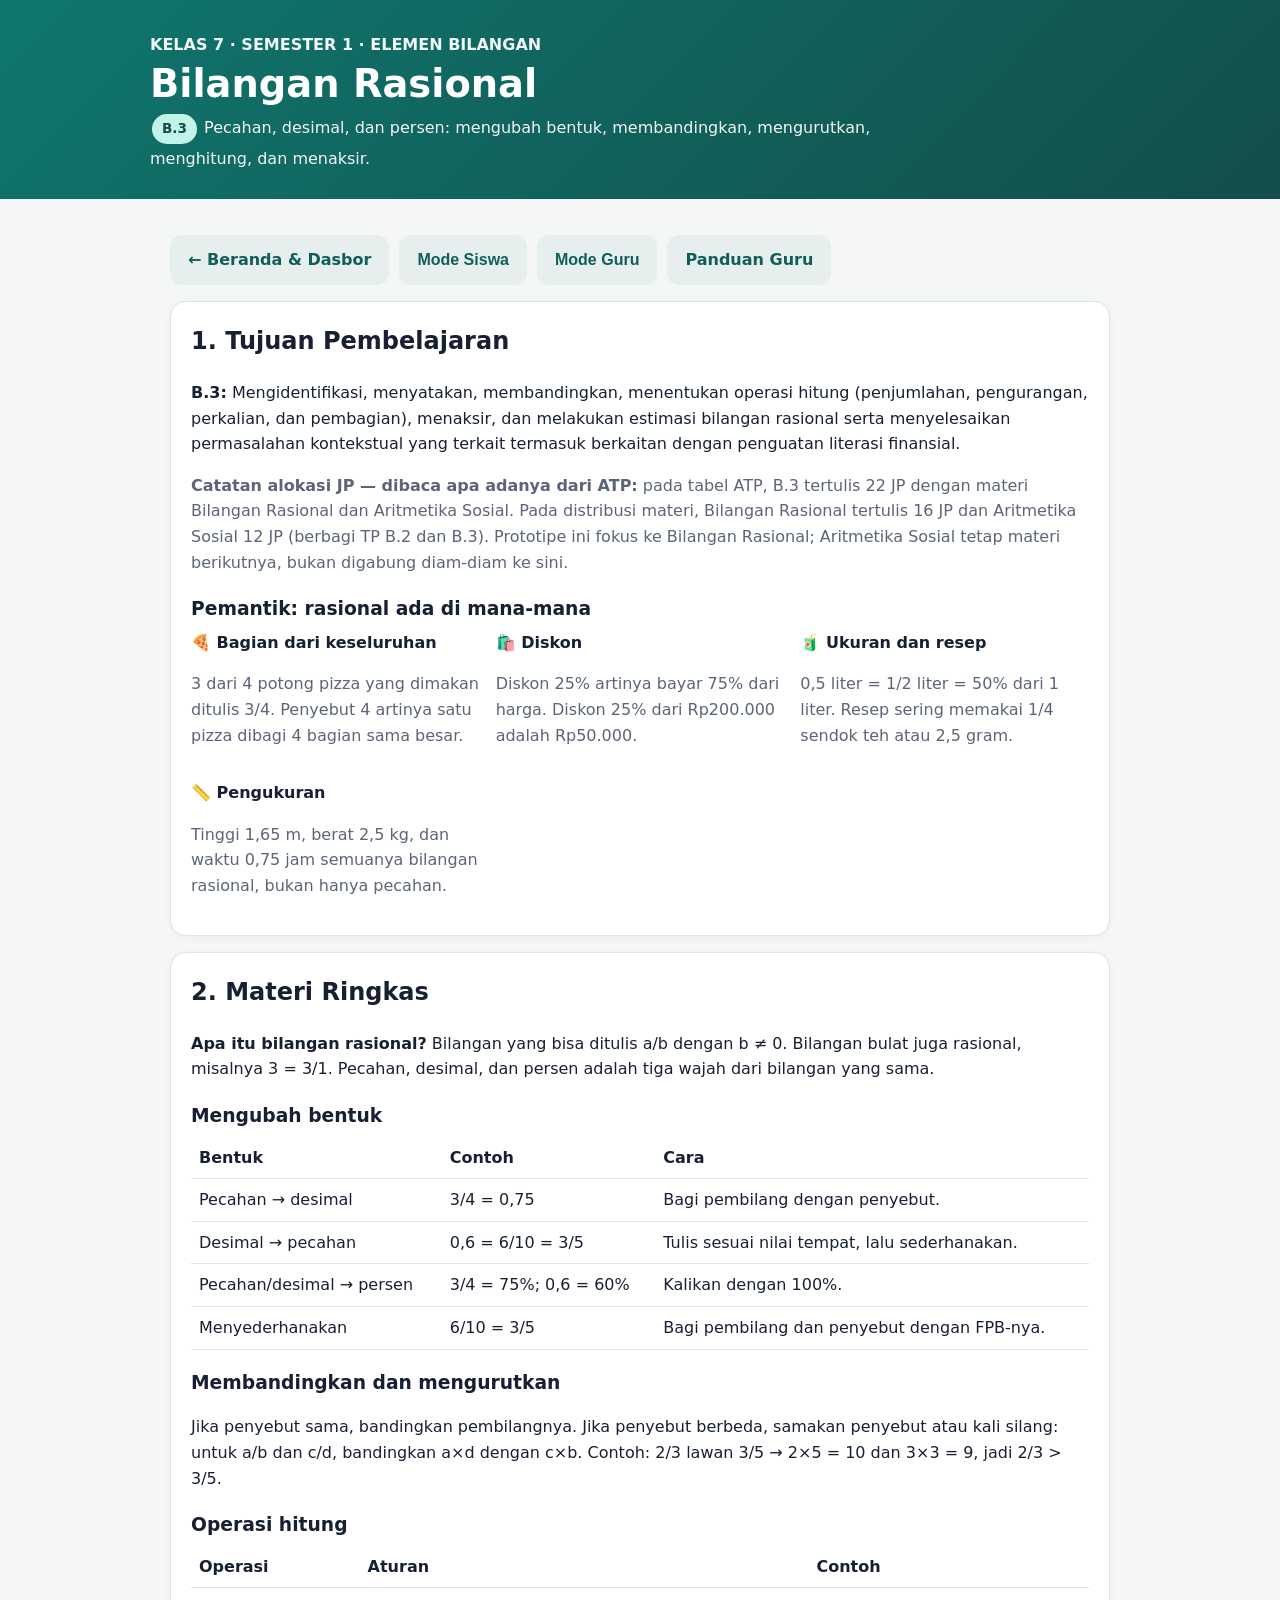
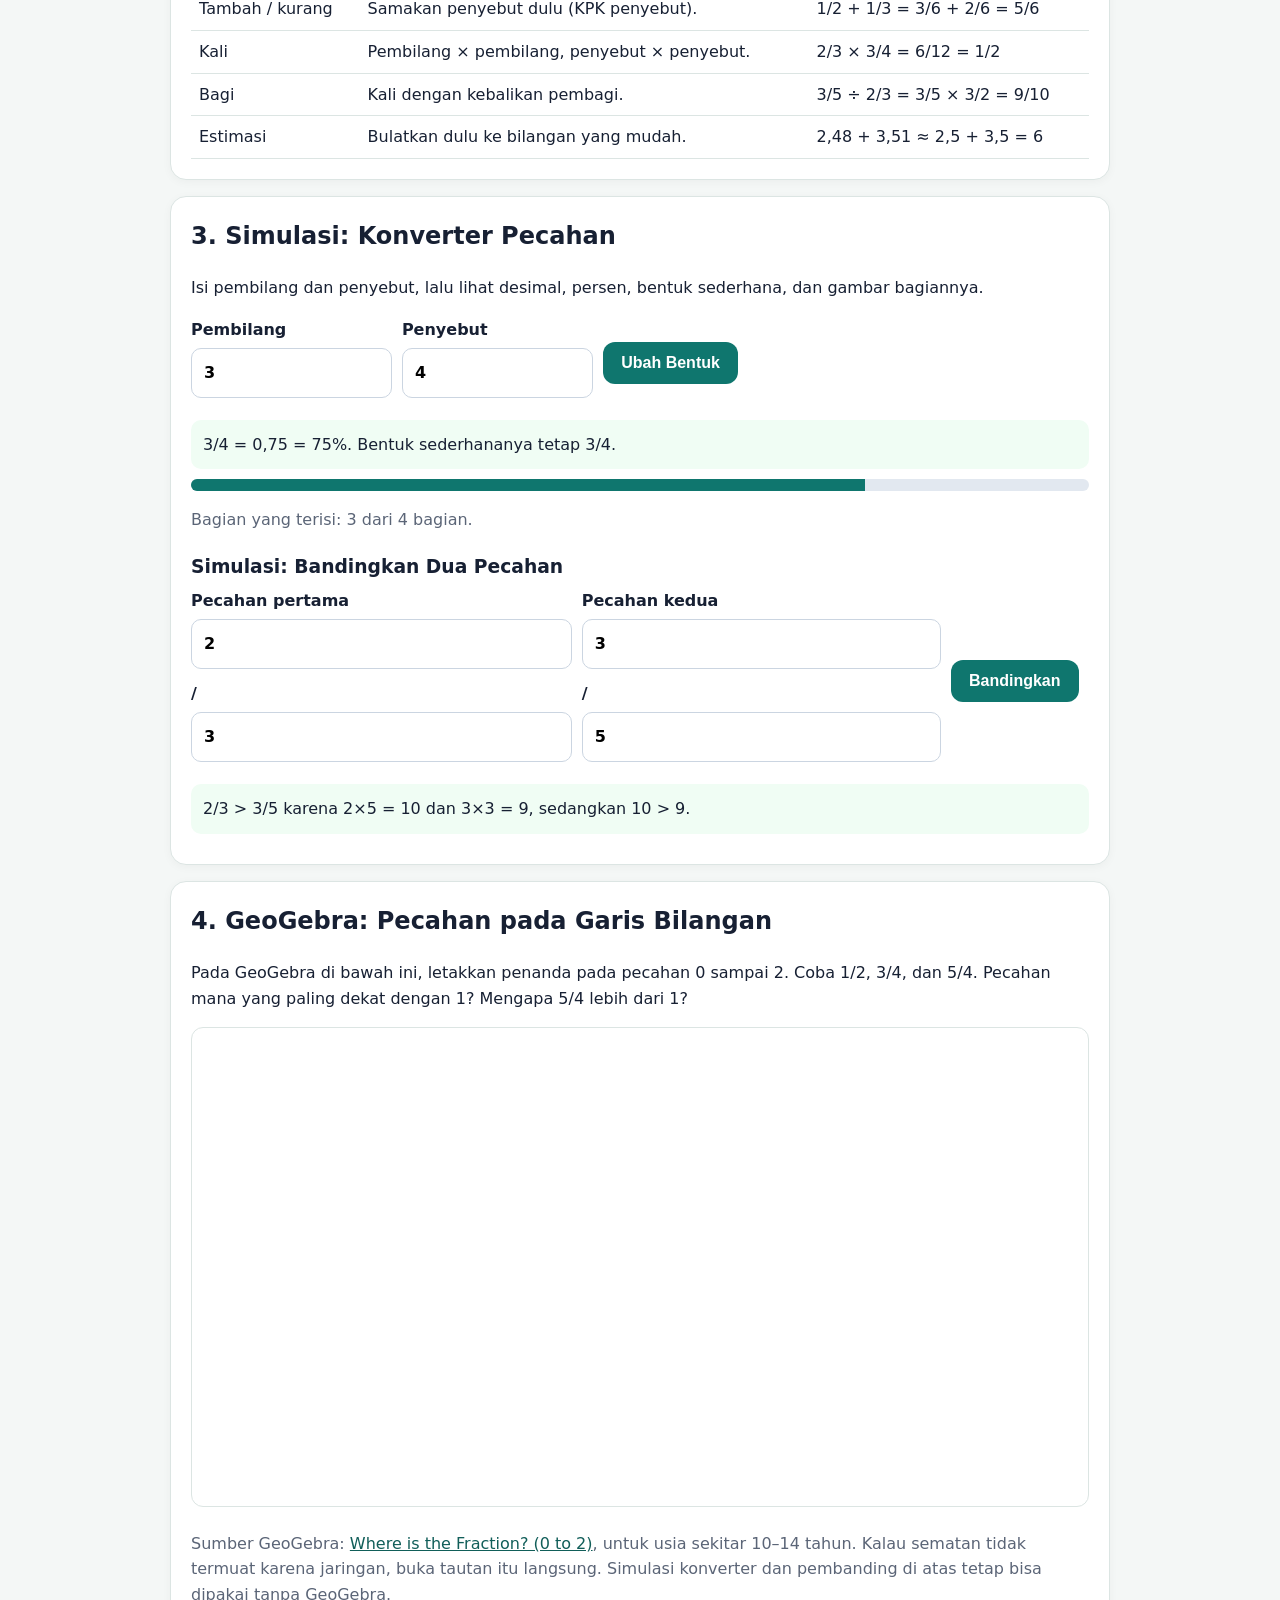
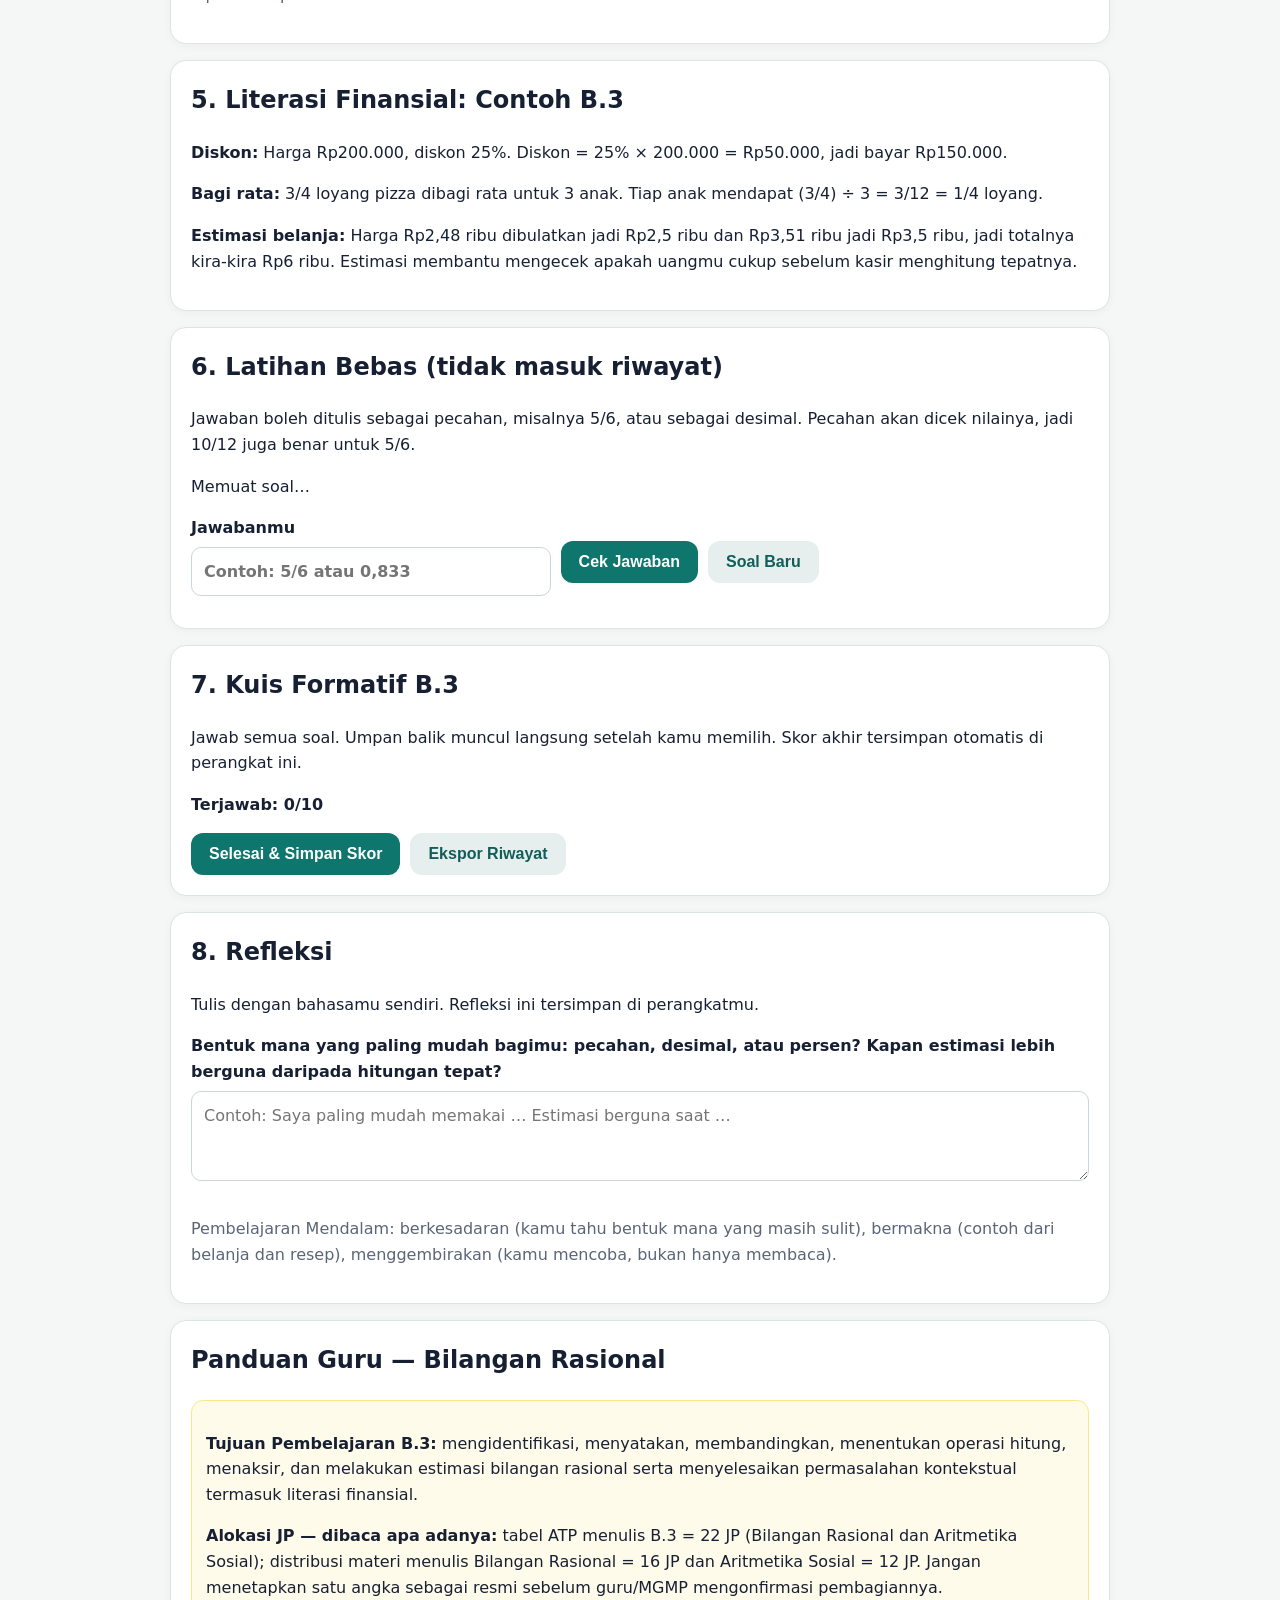
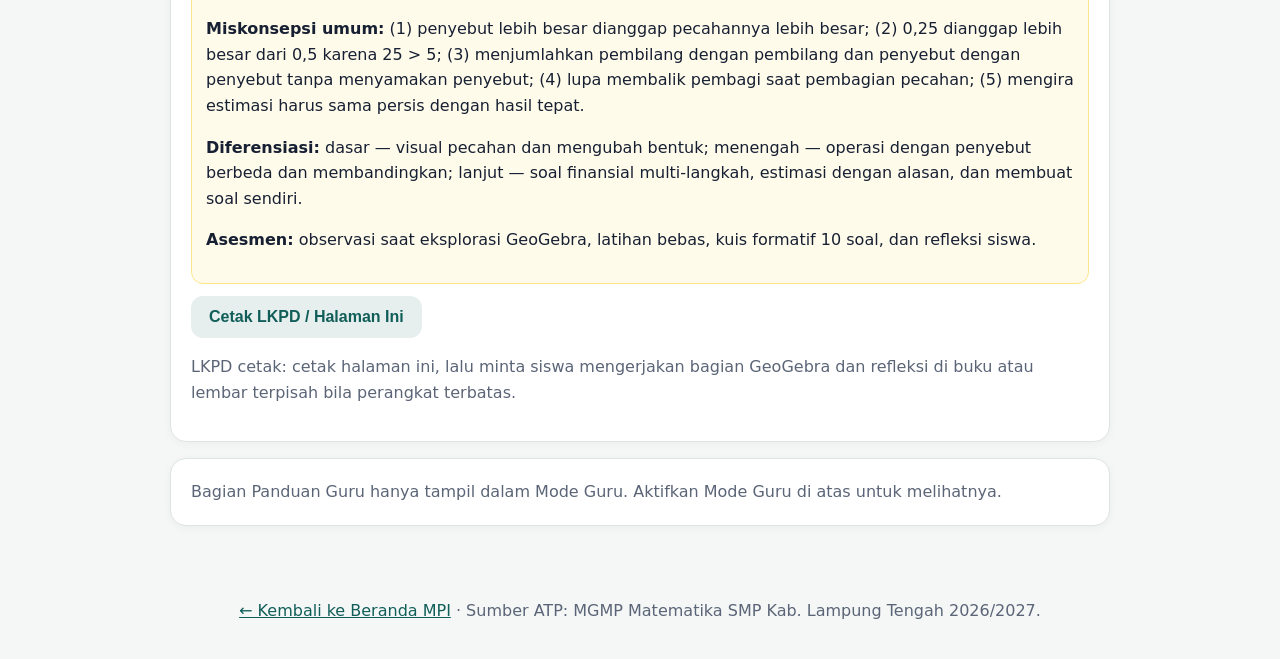
==== bilangan-rasional.html @ c66856fe "Tambah Bilangan Rasional Kelas 7 (B.3)" ====
<!DOCTYPE html>
<html lang="id">
<head>
<meta charset="utf-8">
<meta name="viewport" content="width=device-width, initial-scale=1">
<title>Bilangan Rasional (B.3) — Kelas 7 Semester 1 | MPI Matematika</title>
<meta name="description" content="Mengidentifikasi, membandingkan, mengurutkan, menghitung, dan menaksir bilangan rasional, serta menyelesaikan masalah kontekstual dan literasi finansial.">
<link rel="stylesheet" href="assets/css/style.css">
</head>
<body>
<header class="hero">
  <div class="wrap" style="padding:0">
    <p><strong>KELAS 7 &middot; SEMESTER 1 &middot; ELEMEN BILANGAN</strong></p>
    <h1>Bilangan Rasional</h1>
    <p><span class="badge">B.3</span> Pecahan, desimal, dan persen: mengubah bentuk, membandingkan, mengurutkan, menghitung, dan menaksir.</p>
  </div>
</header>

<main class="wrap">
  <nav class="top no-print">
    <a class="btn secondary" href="index.html">← Beranda &amp; Dasbor</a>
    <button class="btn secondary" data-mode-btn="siswa">Mode Siswa</button>
    <button class="btn secondary" data-mode-btn="guru">Mode Guru</button>
    <a class="btn secondary" href="#guru">Panduan Guru</a>
  </nav>

  <section class="card">
    <h2>1. Tujuan Pembelajaran</h2>
    <p><strong>B.3:</strong> Mengidentifikasi, menyatakan, membandingkan, menentukan operasi hitung (penjumlahan, pengurangan, perkalian, dan pembagian), menaksir, dan melakukan estimasi bilangan rasional serta menyelesaikan permasalahan kontekstual yang terkait termasuk berkaitan dengan penguatan literasi finansial.</p>
    <p class="muted"><strong>Catatan alokasi JP — dibaca apa adanya dari ATP:</strong> pada tabel ATP, B.3 tertulis 22 JP dengan materi Bilangan Rasional dan Aritmetika Sosial. Pada distribusi materi, Bilangan Rasional tertulis 16 JP dan Aritmetika Sosial 12 JP (berbagi TP B.2 dan B.3). Prototipe ini fokus ke Bilangan Rasional; Aritmetika Sosial tetap materi berikutnya, bukan digabung diam-diam ke sini.</p>
    <h3>Pemantik: rasional ada di mana-mana</h3>
    <div class="grid two">
      <div><strong>🍕 Bagian dari keseluruhan</strong><p class="muted">3 dari 4 potong pizza yang dimakan ditulis 3/4. Penyebut 4 artinya satu pizza dibagi 4 bagian sama besar.</p></div>
      <div><strong>🛍️ Diskon</strong><p class="muted">Diskon 25% artinya bayar 75% dari harga. Diskon 25% dari Rp200.000 adalah Rp50.000.</p></div>
      <div><strong>🧃 Ukuran dan resep</strong><p class="muted">0,5 liter = 1/2 liter = 50% dari 1 liter. Resep sering memakai 1/4 sendok teh atau 2,5 gram.</p></div>
      <div><strong>📏 Pengukuran</strong><p class="muted">Tinggi 1,65 m, berat 2,5 kg, dan waktu 0,75 jam semuanya bilangan rasional, bukan hanya pecahan.</p></div>
    </div>
  </section>

  <section class="card">
    <h2>2. Materi Ringkas</h2>
    <p><strong>Apa itu bilangan rasional?</strong> Bilangan yang bisa ditulis a/b dengan b ≠ 0. Bilangan bulat juga rasional, misalnya 3 = 3/1. Pecahan, desimal, dan persen adalah tiga wajah dari bilangan yang sama.</p>
    <h3>Mengubah bentuk</h3>
    <table><tr><th>Bentuk</th><th>Contoh</th><th>Cara</th></tr>
    <tr><td>Pecahan → desimal</td><td>3/4 = 0,75</td><td>Bagi pembilang dengan penyebut.</td></tr>
    <tr><td>Desimal → pecahan</td><td>0,6 = 6/10 = 3/5</td><td>Tulis sesuai nilai tempat, lalu sederhanakan.</td></tr>
    <tr><td>Pecahan/desimal → persen</td><td>3/4 = 75%; 0,6 = 60%</td><td>Kalikan dengan 100%.</td></tr>
    <tr><td>Menyederhanakan</td><td>6/10 = 3/5</td><td>Bagi pembilang dan penyebut dengan FPB-nya.</td></tr></table>
    <h3>Membandingkan dan mengurutkan</h3>
    <p>Jika penyebut sama, bandingkan pembilangnya. Jika penyebut berbeda, samakan penyebut atau kali silang: untuk a/b dan c/d, bandingkan a×d dengan c×b. Contoh: 2/3 lawan 3/5 → 2×5 = 10 dan 3×3 = 9, jadi 2/3 &gt; 3/5.</p>
    <h3>Operasi hitung</h3>
    <table><tr><th>Operasi</th><th>Aturan</th><th>Contoh</th></tr>
    <tr><td>Tambah / kurang</td><td>Samakan penyebut dulu (KPK penyebut).</td><td>1/2 + 1/3 = 3/6 + 2/6 = 5/6</td></tr>
    <tr><td>Kali</td><td>Pembilang × pembilang, penyebut × penyebut.</td><td>2/3 × 3/4 = 6/12 = 1/2</td></tr>
    <tr><td>Bagi</td><td>Kali dengan kebalikan pembagi.</td><td>3/5 ÷ 2/3 = 3/5 × 3/2 = 9/10</td></tr>
    <tr><td>Estimasi</td><td>Bulatkan dulu ke bilangan yang mudah.</td><td>2,48 + 3,51 ≈ 2,5 + 3,5 = 6</td></tr></table>
  </section>

  <section class="card">
    <h2>3. Simulasi: Konverter Pecahan</h2>
    <p>Isi pembilang dan penyebut, lalu lihat desimal, persen, bentuk sederhana, dan gambar bagiannya.</p>
    <div class="row no-print">
      <label>Pembilang <input type="number" id="convNum" value="3" min="0" max="50"></label>
      <label>Penyebut <input type="number" id="convDen" value="4" min="1" max="50"></label>
      <button class="btn" id="convBtn">Ubah Bentuk</button>
    </div>
    <div id="convResult" class="feedback good">3/4 = 0,75 = 75%. Bentuk sederhananya tetap 3/4.</div>
    <div class="progress"><div id="convBar" style="width:75%"></div></div>
    <p id="convSegments" class="muted">Bagian yang terisi: 3 dari 4 bagian.</p>

    <h3>Simulasi: Bandingkan Dua Pecahan</h3>
    <div class="row no-print">
      <label>Pecahan pertama <input type="number" id="compA1" value="2" min="0" max="50"> / <input type="number" id="compA2" value="3" min="1" max="50"></label>
      <label>Pecahan kedua <input type="number" id="compB1" value="3" min="0" max="50"> / <input type="number" id="compB2" value="5" min="1" max="50"></label>
      <button class="btn" id="compBtn">Bandingkan</button>
    </div>
    <div id="compResult" class="feedback good">2/3 &gt; 3/5 karena 2×5 = 10 dan 3×3 = 9, sedangkan 10 &gt; 9.</div>
  </section>

  <section class="card">
    <h2>4. GeoGebra: Pecahan pada Garis Bilangan</h2>
    <p>Pada GeoGebra di bawah ini, letakkan penanda pada pecahan 0 sampai 2. Coba 1/2, 3/4, dan 5/4. Pecahan mana yang paling dekat dengan 1? Mengapa 5/4 lebih dari 1?</p>
    <iframe class="geogebra" title="GeoGebra Where is the Fraction" src="https://www.geogebra.org/material/iframe/id/WT46bNtV" allowfullscreen></iframe>
    <p class="muted">Sumber GeoGebra: <a href="https://mat.geogebra.org/material/show/id/WT46bNtV">Where is the Fraction? (0 to 2)</a>, untuk usia sekitar 10–14 tahun. Kalau sematan tidak termuat karena jaringan, buka tautan itu langsung. Simulasi konverter dan pembanding di atas tetap bisa dipakai tanpa GeoGebra.</p>
  </section>

  <section class="card">
    <h2>5. Literasi Finansial: Contoh B.3</h2>
    <p><strong>Diskon:</strong> Harga Rp200.000, diskon 25%. Diskon = 25% × 200.000 = Rp50.000, jadi bayar Rp150.000.</p>
    <p><strong>Bagi rata:</strong> 3/4 loyang pizza dibagi rata untuk 3 anak. Tiap anak mendapat (3/4) ÷ 3 = 3/12 = 1/4 loyang.</p>
    <p><strong>Estimasi belanja:</strong> Harga Rp2,48 ribu dibulatkan jadi Rp2,5 ribu dan Rp3,51 ribu jadi Rp3,5 ribu, jadi totalnya kira-kira Rp6 ribu. Estimasi membantu mengecek apakah uangmu cukup sebelum kasir menghitung tepatnya.</p>
  </section>

  <section class="card no-print">
    <h2>6. Latihan Bebas (tidak masuk riwayat)</h2>
    <p>Jawaban boleh ditulis sebagai pecahan, misalnya 5/6, atau sebagai desimal. Pecahan akan dicek nilainya, jadi 10/12 juga benar untuk 5/6.</p>
    <p id="practiceQ">Memuat soal…</p>
    <p id="practiceWhy" style="display:none"></p>
    <div class="row">
      <label>Jawabanmu <input type="text" id="practiceAns" placeholder="Contoh: 5/6 atau 0,833"></label>
      <button class="btn" id="checkPracticeBtn">Cek Jawaban</button>
      <button class="btn secondary" id="newPracticeBtn">Soal Baru</button>
    </div>
    <div id="practiceFeedback"></div>
  </section>

  <section class="card">
    <h2>7. Kuis Formatif B.3</h2>
    <p>Jawab semua soal. Umpan balik muncul langsung setelah kamu memilih. Skor akhir tersimpan otomatis di perangkat ini.</p>
    <p><strong id="quizProgress">Terjawab: 0/10</strong></p>
    <div id="quizBox"></div>
    <div class="row no-print">
      <button class="btn" id="finishQuiz" disabled>Selesai &amp; Simpan Skor</button>
      <button class="btn secondary exportBtn">Ekspor Riwayat</button>
    </div>
    <div id="quizResult"></div>
    <div id="quizHistory"></div>
  </section>

  <section class="card">
    <h2>8. Refleksi</h2>
    <p>Tulis dengan bahasamu sendiri. Refleksi ini tersimpan di perangkatmu.</p>
    <label for="refleksiRasional">Bentuk mana yang paling mudah bagimu: pecahan, desimal, atau persen? Kapan estimasi lebih berguna daripada hitungan tepat?</label>
    <textarea id="refleksiRasional" placeholder="Contoh: Saya paling mudah memakai … Estimasi berguna saat …"></textarea>
    <p class="muted">Pembelajaran Mendalam: berkesadaran (kamu tahu bentuk mana yang masih sulit), bermakna (contoh dari belanja dan resep), menggembirakan (kamu mencoba, bukan hanya membaca).</p>
  </section>

  <section class="card guru-only" id="guru">
    <h2>Panduan Guru — Bilangan Rasional</h2>
    <div class="guru-note">
      <p><strong>Tujuan Pembelajaran B.3:</strong> mengidentifikasi, menyatakan, membandingkan, menentukan operasi hitung, menaksir, dan melakukan estimasi bilangan rasional serta menyelesaikan permasalahan kontekstual termasuk literasi finansial.</p>
      <p><strong>Alokasi JP — dibaca apa adanya:</strong> tabel ATP menulis B.3 = 22 JP (Bilangan Rasional dan Aritmetika Sosial); distribusi materi menulis Bilangan Rasional = 16 JP dan Aritmetika Sosial = 12 JP. Jangan menetapkan satu angka sebagai resmi sebelum guru/MGMP mengonfirmasi pembagiannya.</p>
      <p><strong>Miskonsepsi umum:</strong> (1) penyebut lebih besar dianggap pecahannya lebih besar; (2) 0,25 dianggap lebih besar dari 0,5 karena 25 &gt; 5; (3) menjumlahkan pembilang dengan pembilang dan penyebut dengan penyebut tanpa menyamakan penyebut; (4) lupa membalik pembagi saat pembagian pecahan; (5) mengira estimasi harus sama persis dengan hasil tepat.</p>
      <p><strong>Diferensiasi:</strong> dasar — visual pecahan dan mengubah bentuk; menengah — operasi dengan penyebut berbeda dan membandingkan; lanjut — soal finansial multi-langkah, estimasi dengan alasan, dan membuat soal sendiri.</p>
      <p><strong>Asesmen:</strong> observasi saat eksplorasi GeoGebra, latihan bebas, kuis formatif 10 soal, dan refleksi siswa.</p>
    </div>
    <div class="row no-print"><button class="btn secondary printBtn">Cetak LKPD / Halaman Ini</button></div>
    <p class="muted">LKPD cetak: cetak halaman ini, lalu minta siswa mengerjakan bagian GeoGebra dan refleksi di buku atau lembar terpisah bila perangkat terbatas.</p>
  </section>
  <p class="card siswa-only-note muted">Bagian Panduan Guru hanya tampil dalam Mode Guru. Aktifkan Mode Guru di atas untuk melihatnya.</p>
</main>

<footer>
  <p><a href="index.html">← Kembali ke Beranda MPI</a> &middot; Sumber ATP: MGMP Matematika SMP Kab. Lampung Tengah 2026/2027.</p>
</footer>
<script src="assets/js/rasional.js"></script>
</body>
</html>
---- assets/css/style.css ----
:root{--teal:#0f766e;--teal-dark:#115e59;--amber:#f59e0b;--ink:#172033;--muted:#5b6577;--bg:#f4f7f6;--card:#fff;--line:#dce5e3;--good:#15803d;--bad:#b91c1c}
*{box-sizing:border-box}body{margin:0;font-family:system-ui,-apple-system,Segoe UI,Roboto,Arial,sans-serif;color:var(--ink);background:var(--bg);line-height:1.6}
a{color:var(--teal-dark)}header.hero{background:linear-gradient(135deg,#0f766e,#134e4a);color:#fff;padding:28px 20px 24px}
header.hero h1{margin:0 0 6px;font-size:clamp(1.6rem,5vw,2.4rem);line-height:1.15}header.hero p{margin:4px 0;opacity:.95;max-width:820px}
.wrap{max-width:980px;margin:0 auto;padding:20px}nav.top{display:flex;gap:10px;flex-wrap:wrap;margin:16px 0}
.btn{display:inline-block;border:0;border-radius:12px;padding:12px 18px;font-weight:700;cursor:pointer;text-decoration:none;background:var(--teal);color:#fff;font-size:1rem}
.btn.secondary{background:#e6efed;color:var(--teal-dark)}.btn.amber{background:var(--amber);color:#1f2937}.btn.small{padding:8px 12px;font-size:.9rem}
.card{background:var(--card);border:1px solid var(--line);border-radius:16px;padding:20px;margin:16px 0;box-shadow:0 2px 10px rgba(0,0,0,.04)}
.grid{display:grid;gap:16px}.grid.two{grid-template-columns:repeat(auto-fit,minmax(240px,1fr))}
.badge{display:inline-block;background:#ccfbf1;color:#134e4a;border-radius:999px;padding:4px 10px;font-weight:700;font-size:.85rem;margin:2px}
.badge.soon{background:#fef3c7;color:#92400e}.muted{color:var(--muted)}h2{margin-top:0}h3{margin-bottom:6px}
label{font-weight:700}input[type=text],input[type=number],select,textarea{width:100%;padding:11px 12px;border:1px solid #cbd5e1;border-radius:10px;font:inherit;margin:6px 0 12px}
textarea{min-height:90px}.row{display:flex;gap:10px;flex-wrap:wrap;align-items:center}
.stat{font-size:2rem;font-weight:800;color:var(--teal-dark);line-height:1}.progress{height:12px;background:#e2e8f0;border-radius:99px;overflow:hidden}.progress>div{height:100%;background:var(--teal)}
.numline{position:relative;height:74px;margin:18px 0 8px;border-bottom:3px solid var(--ink)}
.tick{position:absolute;bottom:0;transform:translateX(-50%);text-align:center;font-size:.8rem}.tick i{display:block;width:2px;height:14px;background:var(--ink);margin:0 auto}
.marker{position:absolute;bottom:24px;transform:translateX(-50%);font-size:1.8rem;transition:left .5s ease}
.opt{display:block;width:100%;text-align:left;background:#f8fafc;border:1px solid #cbd5e1;border-radius:10px;padding:11px;margin:7px 0;cursor:pointer;font:inherit}
.opt:disabled{opacity:.85;cursor:default}.opt.correct{border-color:var(--good);background:#f0fdf4}.opt.wrong{border-color:var(--bad);background:#fef2f2}
.feedback{border-radius:10px;padding:12px;margin:10px 0}.feedback.good{background:#f0fdf4}.feedback.bad{background:#fef2f2}
.guru-note{background:#fffbeb;border:1px solid #fde68a;border-radius:12px;padding:14px;margin:12px 0}
body[data-mode="siswa"] .guru-only{display:none}body[data-mode="guru"] .siswa-only-note{display:none}
iframe.geogebra{width:100%;height:480px;border:1px solid var(--line);border-radius:12px}
table{width:100%;border-collapse:collapse}th,td{text-align:left;padding:8px;border-bottom:1px solid var(--line);vertical-align:top}
footer{padding:20px;color:var(--muted);text-align:center}
@media(max-width:600px){.wrap{padding:14px}.card{padding:16px}iframe.geogebra{height:380px}}
@media print{.no-print,nav.top{display:none!important}body{background:#fff}.card{box-shadow:none;border-color:#999}}
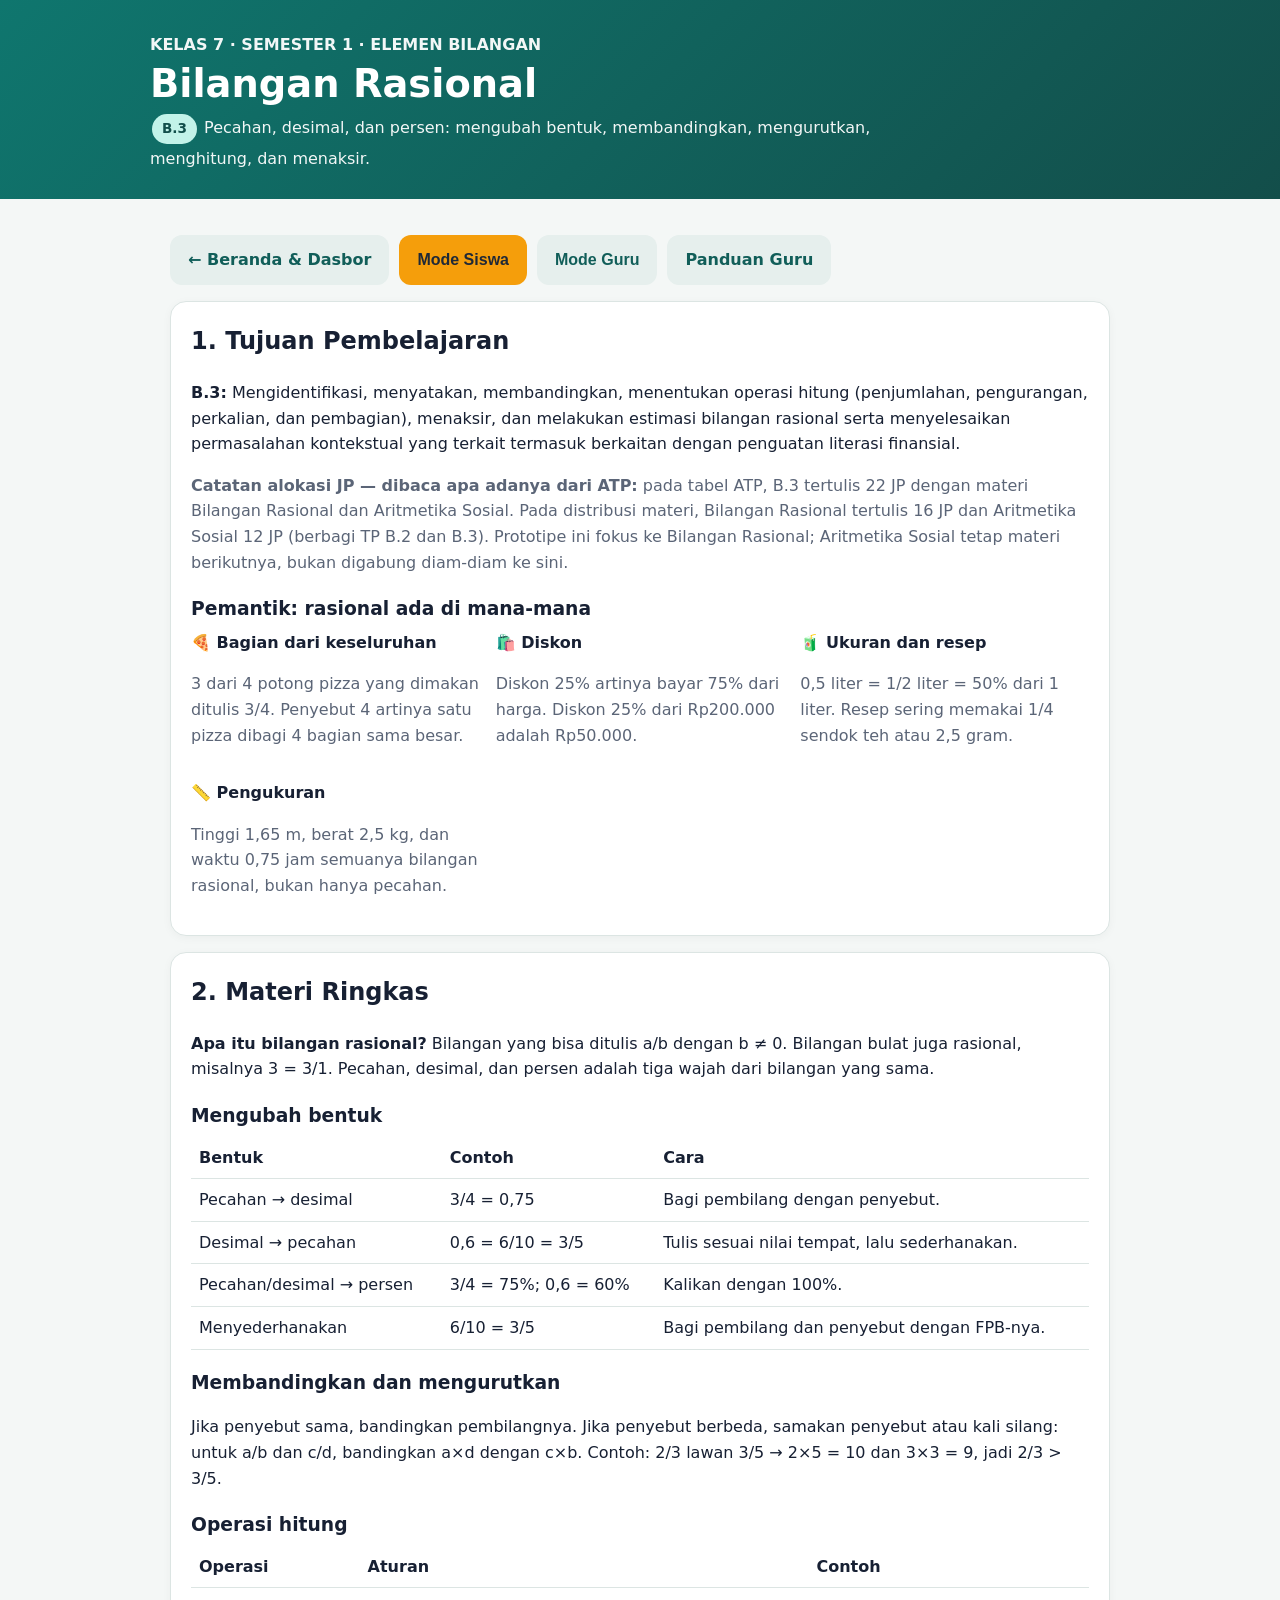
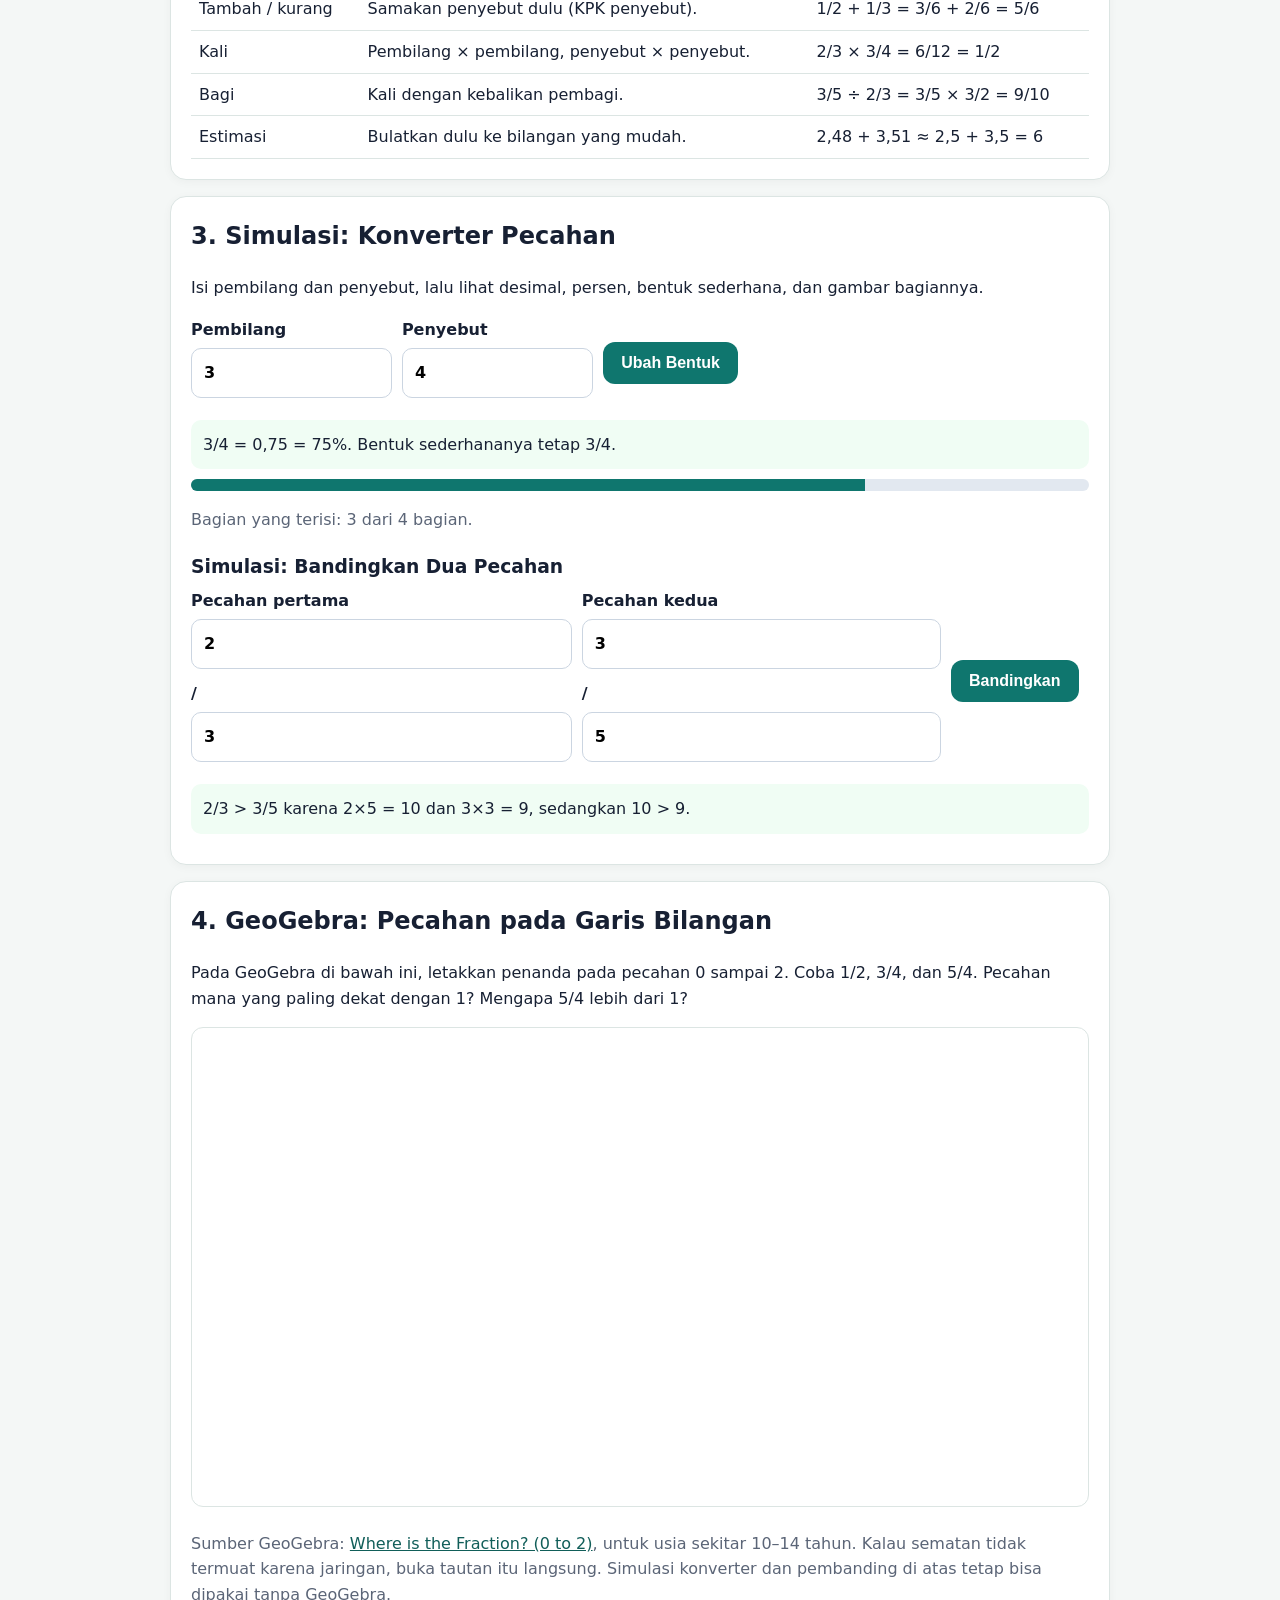
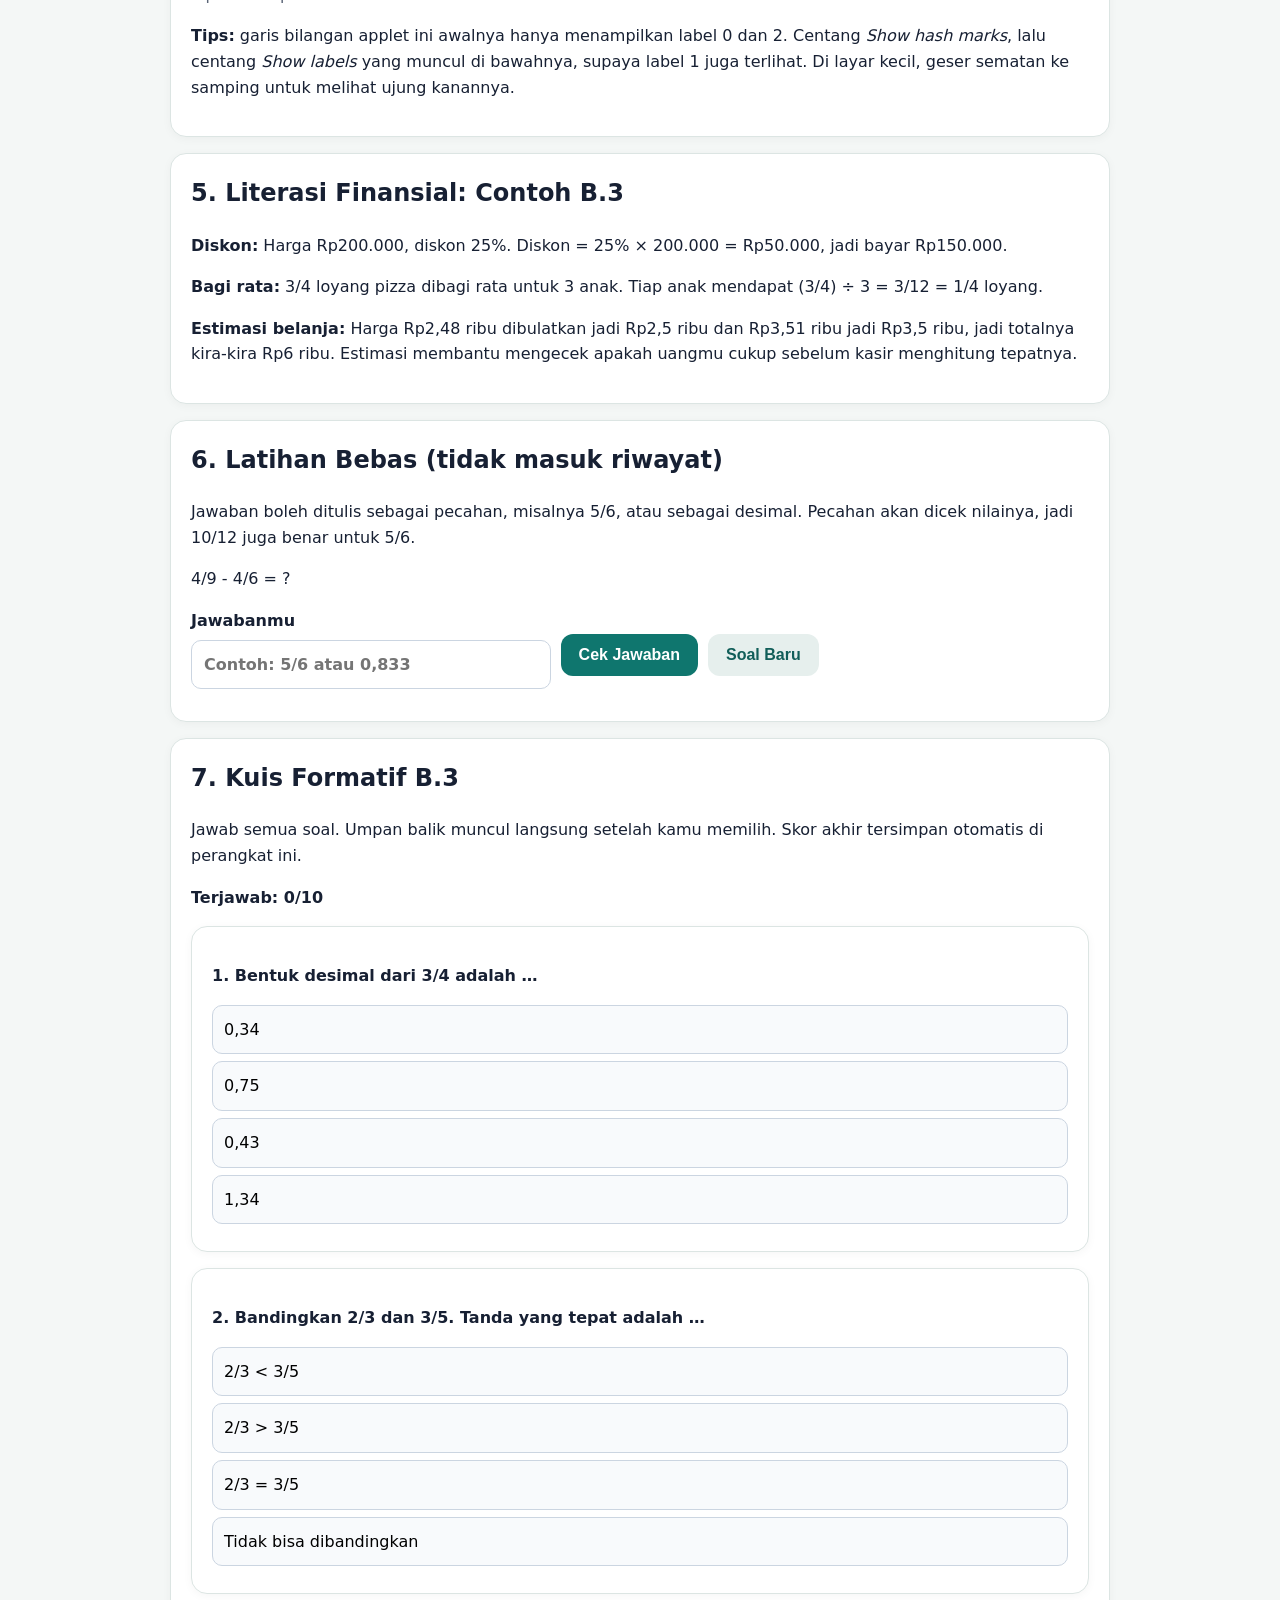
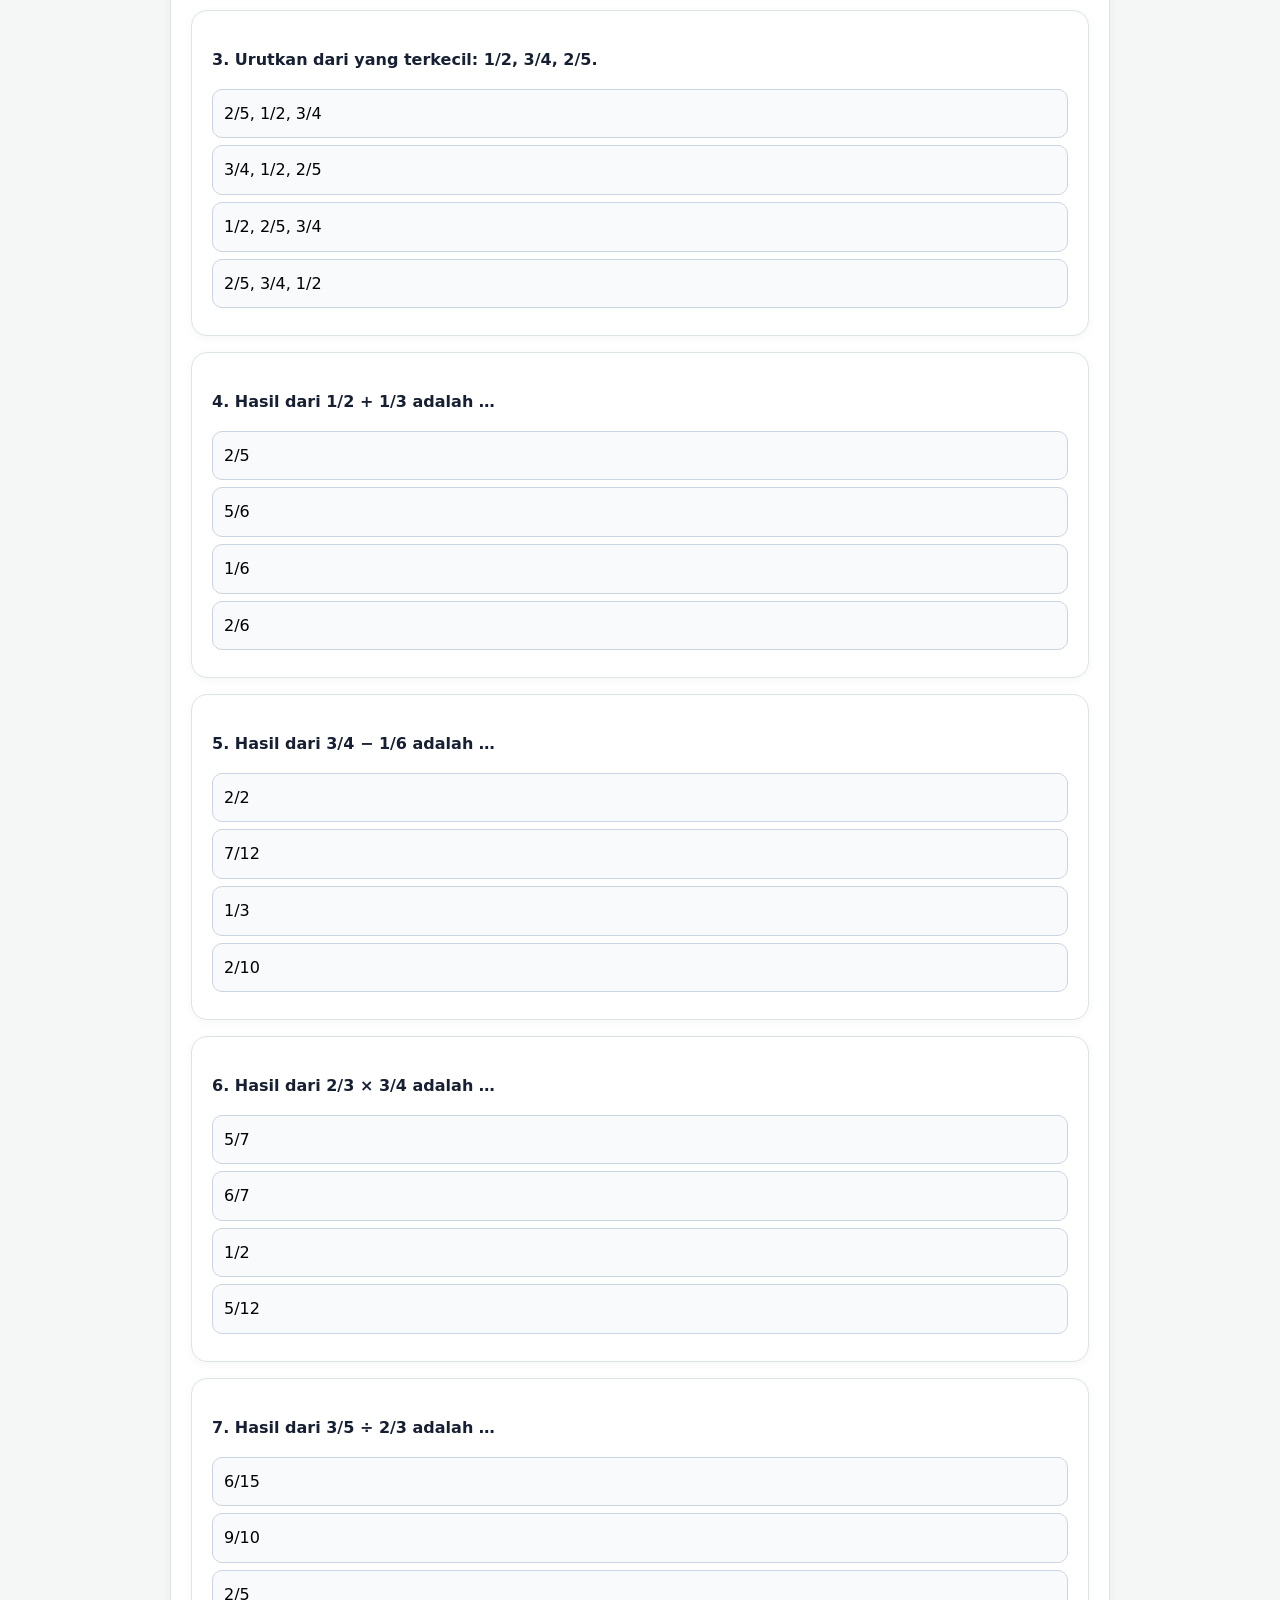
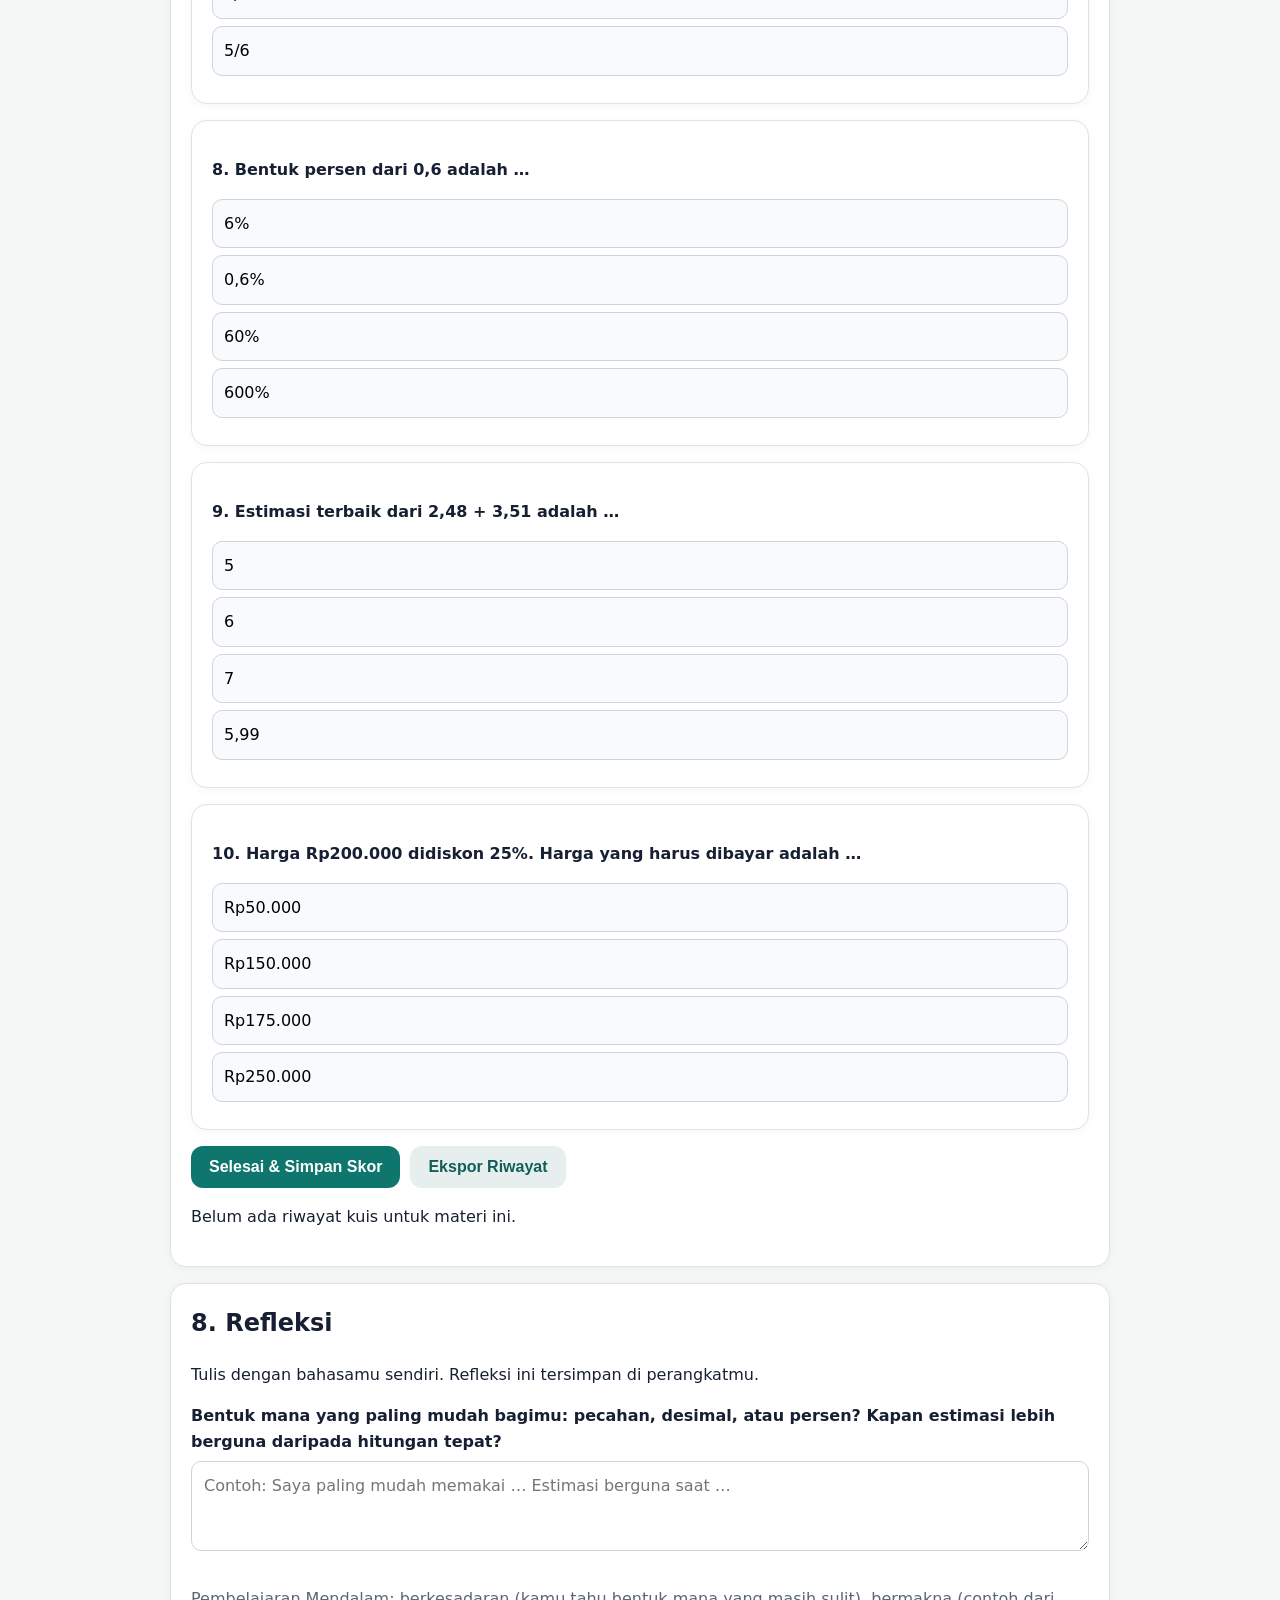
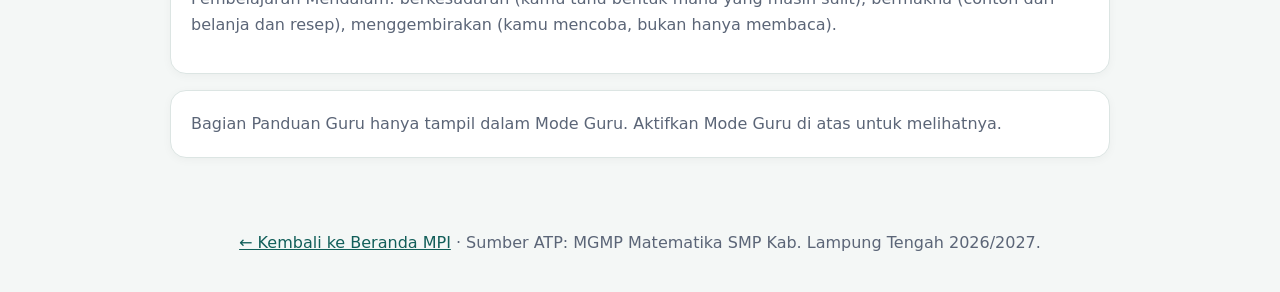
==== commit 1a83fa21: "Perbaiki sematan GeoGebra B.3: lebar 1200, tambah Tips Show labels" ====
--- a/bilangan-rasional.html
+++ b/bilangan-rasional.html
@@ -80,8 +80,9 @@
   <section class="card">
     <h2>4. GeoGebra: Pecahan pada Garis Bilangan</h2>
     <p>Pada GeoGebra di bawah ini, letakkan penanda pada pecahan 0 sampai 2. Coba 1/2, 3/4, dan 5/4. Pecahan mana yang paling dekat dengan 1? Mengapa 5/4 lebih dari 1?</p>
-    <iframe class="geogebra" title="GeoGebra Where is the Fraction" src="https://www.geogebra.org/material/iframe/id/WT46bNtV" allowfullscreen></iframe>
+    <div class="geogebra-wrap"><iframe class="geogebra geogebra-rasional" title="GeoGebra Where is the Fraction" src="https://www.geogebra.org/material/iframe/id/WT46bNtV/width/1200/height/560" allowfullscreen></iframe></div>
     <p class="muted">Sumber GeoGebra: <a href="https://mat.geogebra.org/material/show/id/WT46bNtV">Where is the Fraction? (0 to 2)</a>, untuk usia sekitar 10–14 tahun. Kalau sematan tidak termuat karena jaringan, buka tautan itu langsung. Simulasi konverter dan pembanding di atas tetap bisa dipakai tanpa GeoGebra.</p>
+    <p><strong>Tips:</strong> garis bilangan applet ini awalnya hanya menampilkan label 0 dan 2. Centang <em>Show hash marks</em>, lalu centang <em>Show labels</em> yang muncul di bawahnya, supaya label 1 juga terlihat. Di layar kecil, geser sematan ke samping untuk melihat ujung kanannya.</p>
   </section>
 
   <section class="card">
